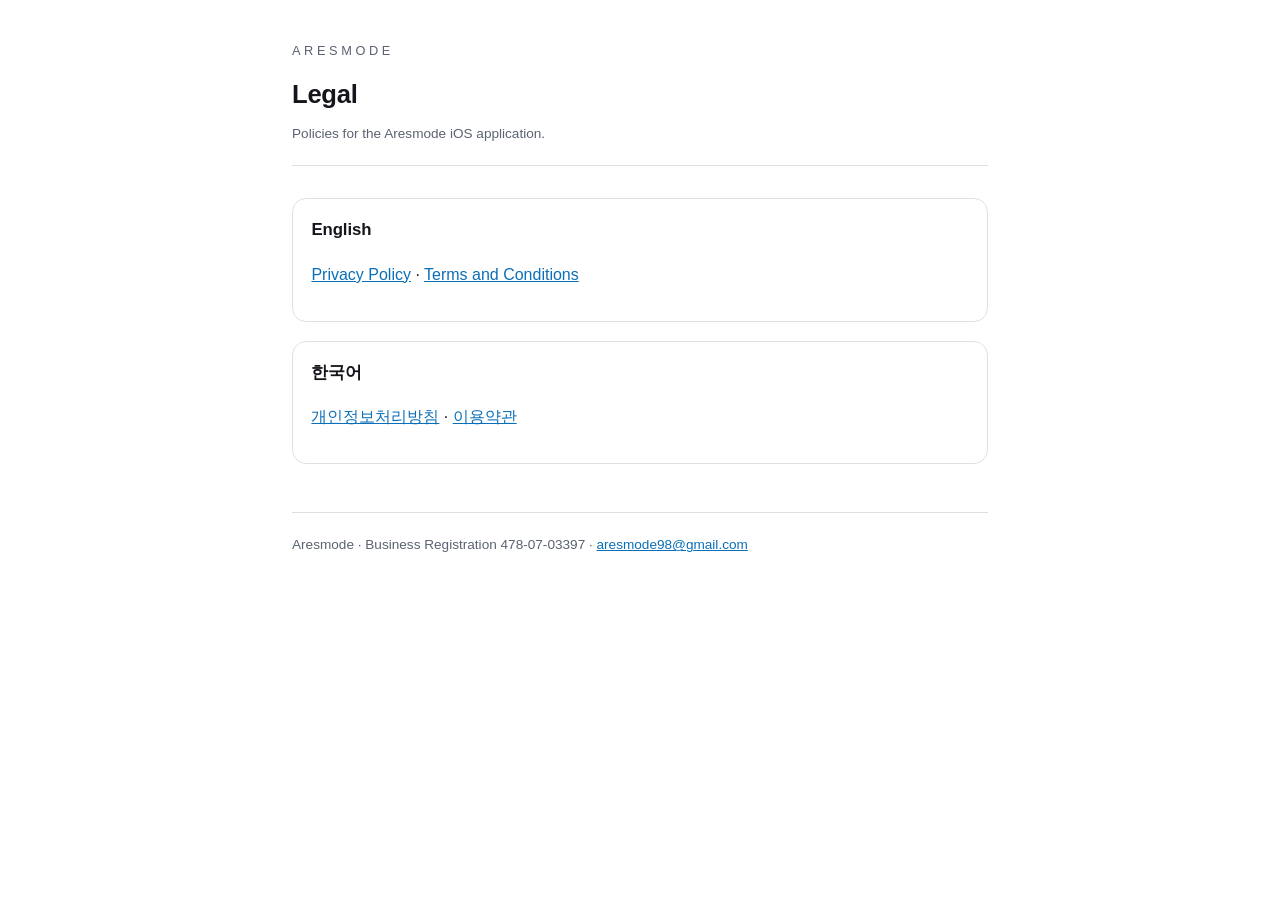
==== index.html @ 4cfdf3f3 "Aresmode legal — privacy & terms (en/ko) 라이브 문서(2026-05-17)를 옮기면서 코드와 어긋난 사실 3건을 정정: · AI 제공자 Anthro" ====
<!doctype html><html lang="en"><head><meta charset="utf-8">
<meta name="viewport" content="width=device-width,initial-scale=1">
<title>Aresmode — Legal</title><link rel="stylesheet" href="style.css"></head>
<body><div class="wrap">
<header><div class="mark">Aresmode</div><h1>Legal</h1>
<p class="meta">Policies for the Aresmode iOS application.</p></header>
<div class="card"><h2 style="margin-top:0">English</h2>
<p><a href="privacy/">Privacy Policy</a> · <a href="terms/">Terms and Conditions</a></p></div>
<div class="card"><h2 style="margin-top:0">한국어</h2>
<p><a href="ko/privacy/">개인정보처리방침</a> · <a href="ko/terms/">이용약관</a></p></div>
<footer>Aresmode · Business Registration 478-07-03397 · <a href="mailto:aresmode98@gmail.com">aresmode98@gmail.com</a></footer>
</div></body></html>
---- style.css ----
:root{--bg:#0B0D12;--ink:#E8E9ED;--sub:#9AA0AC;--rule:rgba(255,255,255,.11);--accent:#5ABEFA}
*{box-sizing:border-box}
body{margin:0;background:var(--bg);color:var(--ink);
  font:16px/1.75 -apple-system,BlinkMacSystemFont,"Segoe UI","Apple SD Gothic Neo",sans-serif;
  -webkit-text-size-adjust:100%}
.wrap{max-width:46rem;margin:0 auto;padding:2.5rem 1.25rem 5rem}
header{border-bottom:1px solid var(--rule);padding-bottom:1.25rem;margin-bottom:2rem}
.mark{font-size:.8rem;letter-spacing:.28em;color:var(--sub);text-transform:uppercase}
h1{font-size:1.6rem;margin:.6rem 0 .3rem;letter-spacing:-.01em}
.meta{color:var(--sub);font-size:.85rem;margin:0}
.lang{margin-top:.9rem;font-size:.85rem}
.lang a{color:var(--accent);text-decoration:none;margin-right:.9rem}
.lang a:hover{text-decoration:underline}
h2{font-size:1.05rem;margin:2.2rem 0 .6rem;letter-spacing:-.005em}
h3{font-size:.95rem;margin:1.4rem 0 .4rem;color:var(--ink)}
p,li{color:var(--ink)}
ul{padding-left:1.15rem}
li{margin:.3rem 0}
a{color:var(--accent)}
hr{border:0;border-top:1px solid var(--rule);margin:2.5rem 0}
.note{color:var(--sub);font-size:.9rem}
.card{border:1px solid var(--rule);border-radius:14px;padding:1rem 1.15rem;margin:1.2rem 0}
footer{margin-top:3rem;padding-top:1.25rem;border-top:1px solid var(--rule);color:var(--sub);font-size:.85rem}
@media (prefers-color-scheme: light){
  :root{--bg:#FFFFFF;--ink:#14161B;--sub:#5B6270;--rule:rgba(0,0,0,.12);--accent:#0B6FB8}
}
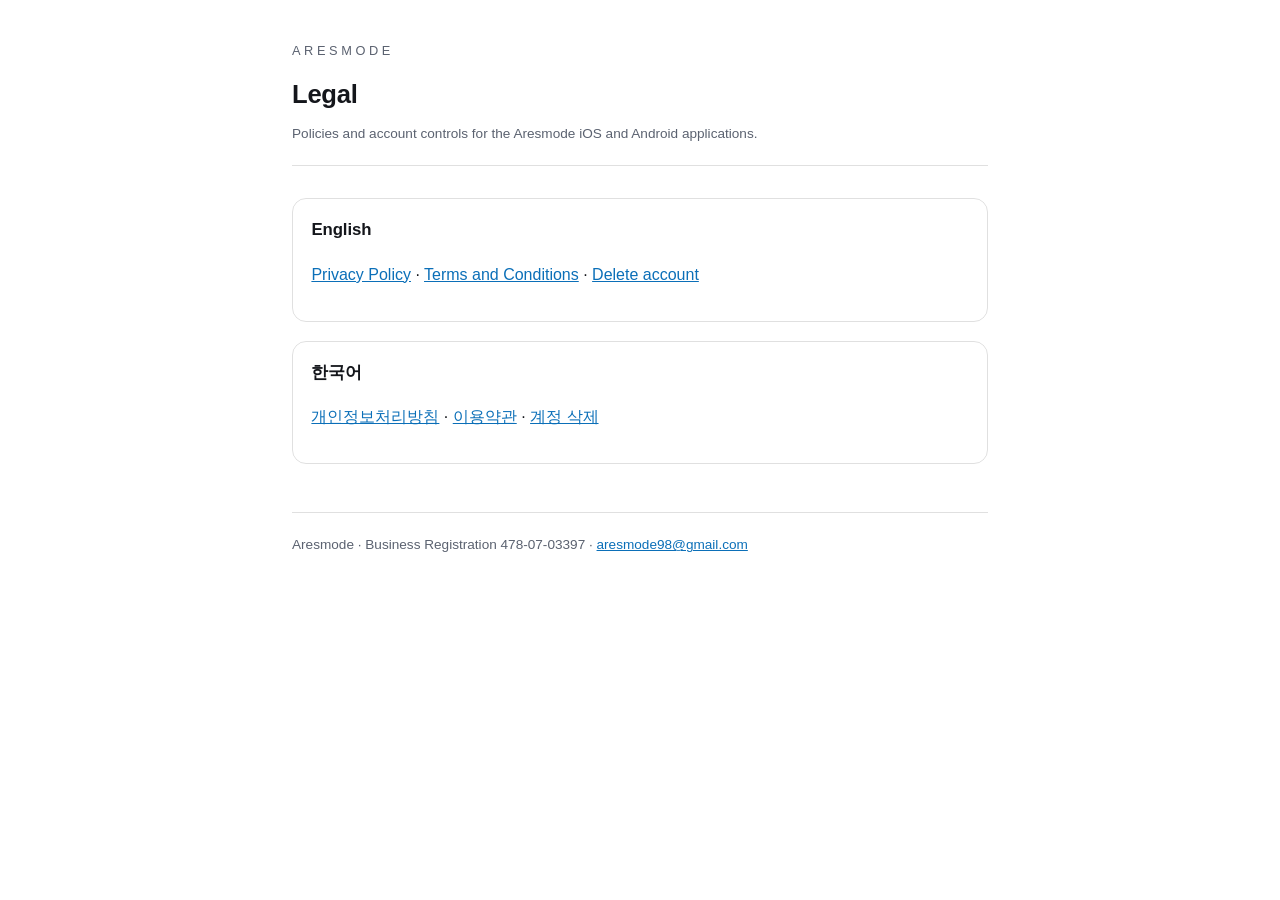
==== commit acf096d8: "[privacy] Android/Health Connect + Health write-back Two changes were pending in the working tree an" ====
--- a/index.html
+++ b/index.html
@@ -3,10 +3,10 @@
 <title>Aresmode — Legal</title><link rel="stylesheet" href="style.css"></head>
 <body><div class="wrap">
 <header><div class="mark">Aresmode</div><h1>Legal</h1>
-<p class="meta">Policies for the Aresmode iOS application.</p></header>
+<p class="meta">Policies and account controls for the Aresmode iOS and Android applications.</p></header>
 <div class="card"><h2 style="margin-top:0">English</h2>
-<p><a href="privacy/">Privacy Policy</a> · <a href="terms/">Terms and Conditions</a></p></div>
+<p><a href="privacy/">Privacy Policy</a> · <a href="terms/">Terms and Conditions</a> · <a href="delete-account/">Delete account</a></p></div>
 <div class="card"><h2 style="margin-top:0">한국어</h2>
-<p><a href="ko/privacy/">개인정보처리방침</a> · <a href="ko/terms/">이용약관</a></p></div>
+<p><a href="ko/privacy/">개인정보처리방침</a> · <a href="ko/terms/">이용약관</a> · <a href="ko/delete-account/">계정 삭제</a></p></div>
 <footer>Aresmode · Business Registration 478-07-03397 · <a href="mailto:aresmode98@gmail.com">aresmode98@gmail.com</a></footer>
 </div></body></html>
